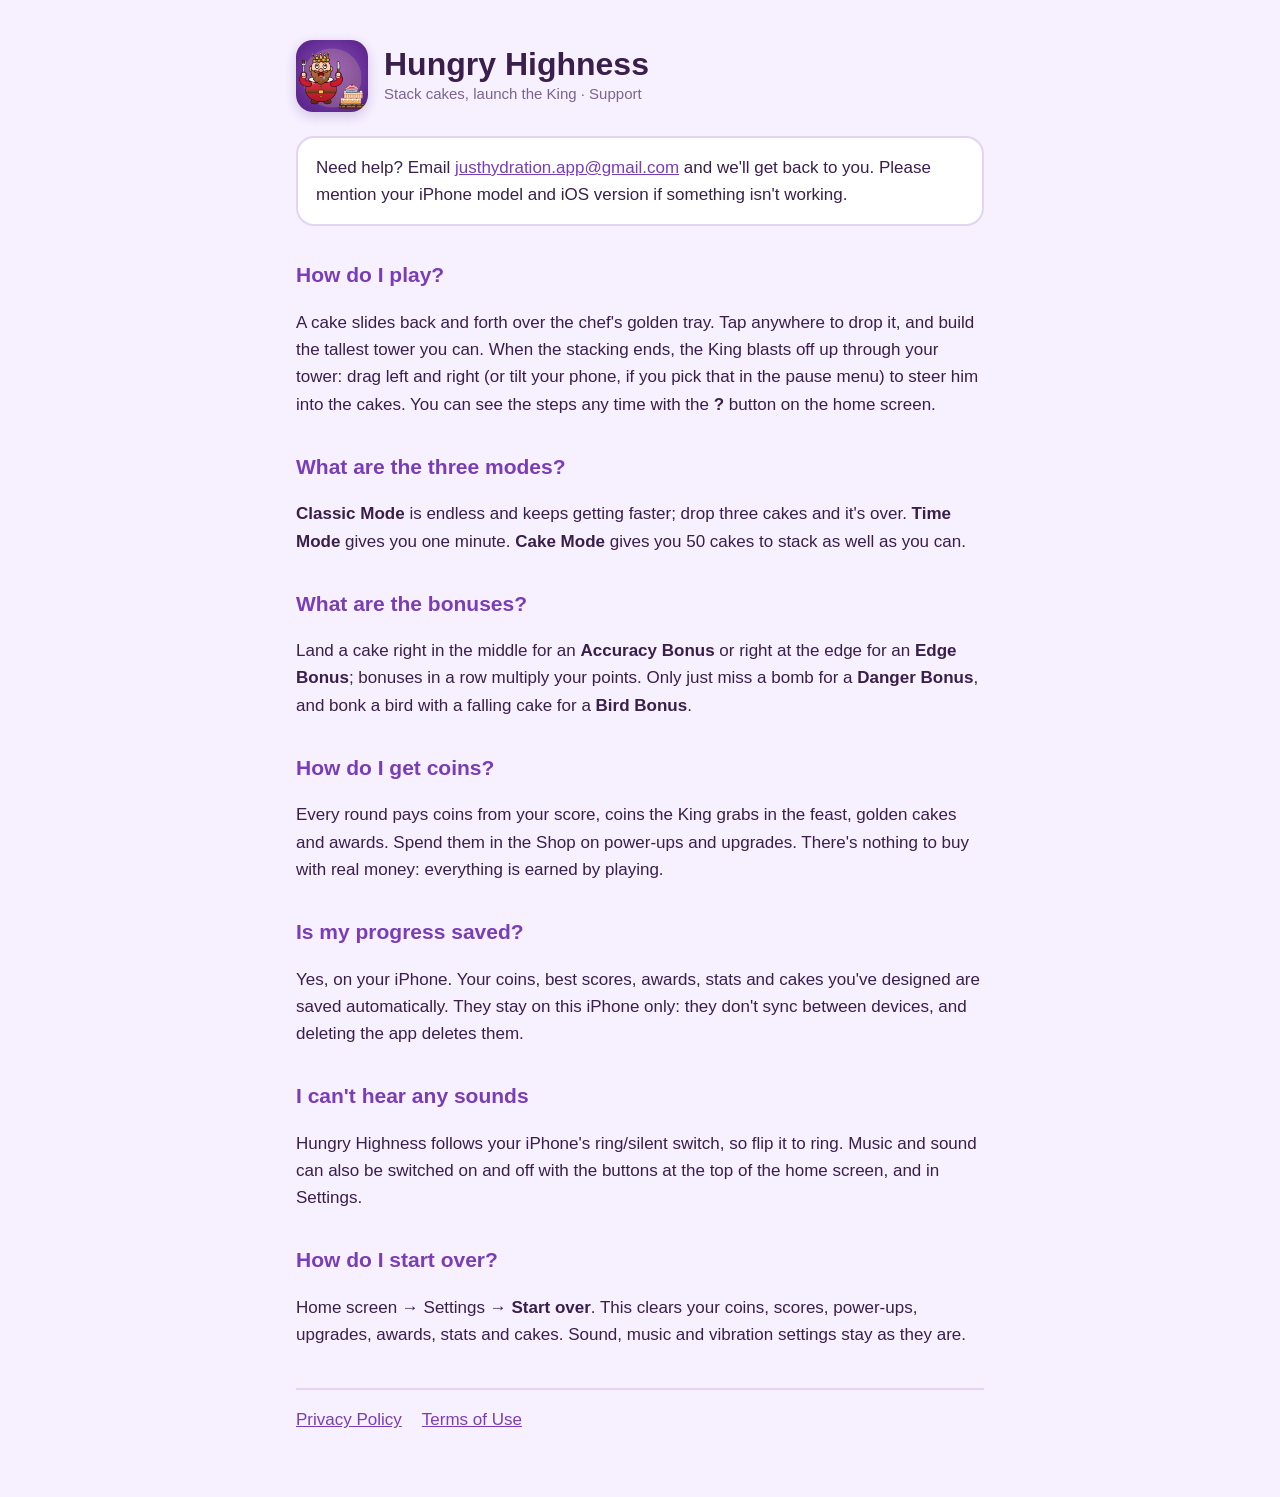
==== hungryhighness/index.html @ a545306f "Add Hungry Highness index.html" ====
<!doctype html>
<html lang="en">
<head>
  <meta charset="utf-8">
  <meta name="viewport" content="width=device-width, initial-scale=1">
  <title>Hungry Highness – Support</title>
  <meta name="description" content="Help and answers for Hungry Highness, the cake-stacking arcade game for iPhone.">
  <link rel="stylesheet" href="style.css">
</head>
<body>
<main>
  <header>
    <img src="icon.png" alt="Hungry Highness app icon">
    <div>
      <h1>Hungry Highness</h1>
      <div class="muted">Stack cakes, launch the King · Support</div>
    </div>
  </header>

  <div class="card">
    Need help? Email <a href="mailto:justhydration.app@gmail.com">justhydration.app@gmail.com</a> and we'll get back
    to you. Please mention your iPhone model and iOS version if something isn't working.
  </div>

  <h2>How do I play?</h2>
  <p>A cake slides back and forth over the chef's golden tray. Tap anywhere to drop it, and build the tallest tower you
  can. When the stacking ends, the King blasts off up through your tower: drag left and right (or tilt your phone, if
  you pick that in the pause menu) to steer him into the cakes. You can see the steps any time with the
  <strong>?</strong> button on the home screen.</p>

  <h2>What are the three modes?</h2>
  <p><strong>Classic Mode</strong> is endless and keeps getting faster; drop three cakes and it's over.
  <strong>Time Mode</strong> gives you one minute. <strong>Cake Mode</strong> gives you 50 cakes to stack as well as
  you can.</p>

  <h2>What are the bonuses?</h2>
  <p>Land a cake right in the middle for an <strong>Accuracy Bonus</strong> or right at the edge for an
  <strong>Edge Bonus</strong>; bonuses in a row multiply your points. Only just miss a bomb for a
  <strong>Danger Bonus</strong>, and bonk a bird with a falling cake for a <strong>Bird Bonus</strong>.</p>

  <h2>How do I get coins?</h2>
  <p>Every round pays coins from your score, coins the King grabs in the feast, golden cakes and awards. Spend them in
  the Shop on power-ups and upgrades. There's nothing to buy with real money: everything is earned by playing.</p>

  <h2>Is my progress saved?</h2>
  <p>Yes, on your iPhone. Your coins, best scores, awards, stats and cakes you've designed are saved automatically.
  They stay on this iPhone only: they don't sync between devices, and deleting the app deletes them.</p>

  <h2>I can't hear any sounds</h2>
  <p>Hungry Highness follows your iPhone's ring/silent switch, so flip it to ring. Music and sound can also be switched
  on and off with the buttons at the top of the home screen, and in Settings.</p>

  <h2>How do I start over?</h2>
  <p>Home screen → Settings → <strong>Start over</strong>. This clears your coins, scores, power-ups, upgrades, awards,
  stats and cakes. Sound, music and vibration settings stay as they are.</p>

  <nav>
    <a href="privacy.html">Privacy Policy</a>
    <a href="https://www.apple.com/legal/internet-services/itunes/dev/stdeula/" rel="noopener">Terms of Use</a>
  </nav>
</main>
</body>
</html>
---- hungryhighness/style.css ----
:root {
  --bg: #f6f0ff;
  --card: #ffffff;
  --text: #3a1f4d;
  --muted: #7a6590;
  --accent: #7a3db8;
  --green: #3f9b2c;
  --border: #e2d4f3;
}

@media (prefers-color-scheme: dark) {
  :root {
    --bg: #1a1224;
    --card: #261a33;
    --text: #f3eafc;
    --muted: #bba6d1;
    --accent: #ffc94d;
    --green: #7fd36a;
    --border: #3d2b4f;
  }
}

* { box-sizing: border-box; }

body {
  margin: 0;
  background: var(--bg);
  color: var(--text);
  font: 17px/1.6 ui-rounded, -apple-system, BlinkMacSystemFont, "Segoe UI", Roboto, Helvetica, Arial, sans-serif;
}

main {
  max-width: 720px;
  margin: 0 auto;
  padding: 40px 16px 64px;
}

header {
  display: flex;
  align-items: center;
  gap: 16px;
  margin-bottom: 24px;
}

header img {
  width: 72px;
  height: 72px;
  border-radius: 17px;
  box-shadow: 0 4px 12px rgba(70, 30, 110, 0.2);
}

header a { color: inherit; text-decoration: none; }

h1 { font-size: 32px; line-height: 1.15; margin: 0; }
h2 { font-size: 21px; margin: 32px 0 8px; color: var(--accent); }
h3 { font-size: 18px; margin: 20px 0 4px; }
.muted { color: var(--muted); font-size: 15px; }

.card {
  background: var(--card);
  border: 2px solid var(--border);
  border-radius: 18px;
  padding: 16px 18px;
  margin: 16px 0;
}

a { color: var(--accent); }

nav {
  margin-top: 40px;
  padding-top: 16px;
  border-top: 2px solid var(--border);
  display: flex;
  gap: 20px;
  flex-wrap: wrap;
}
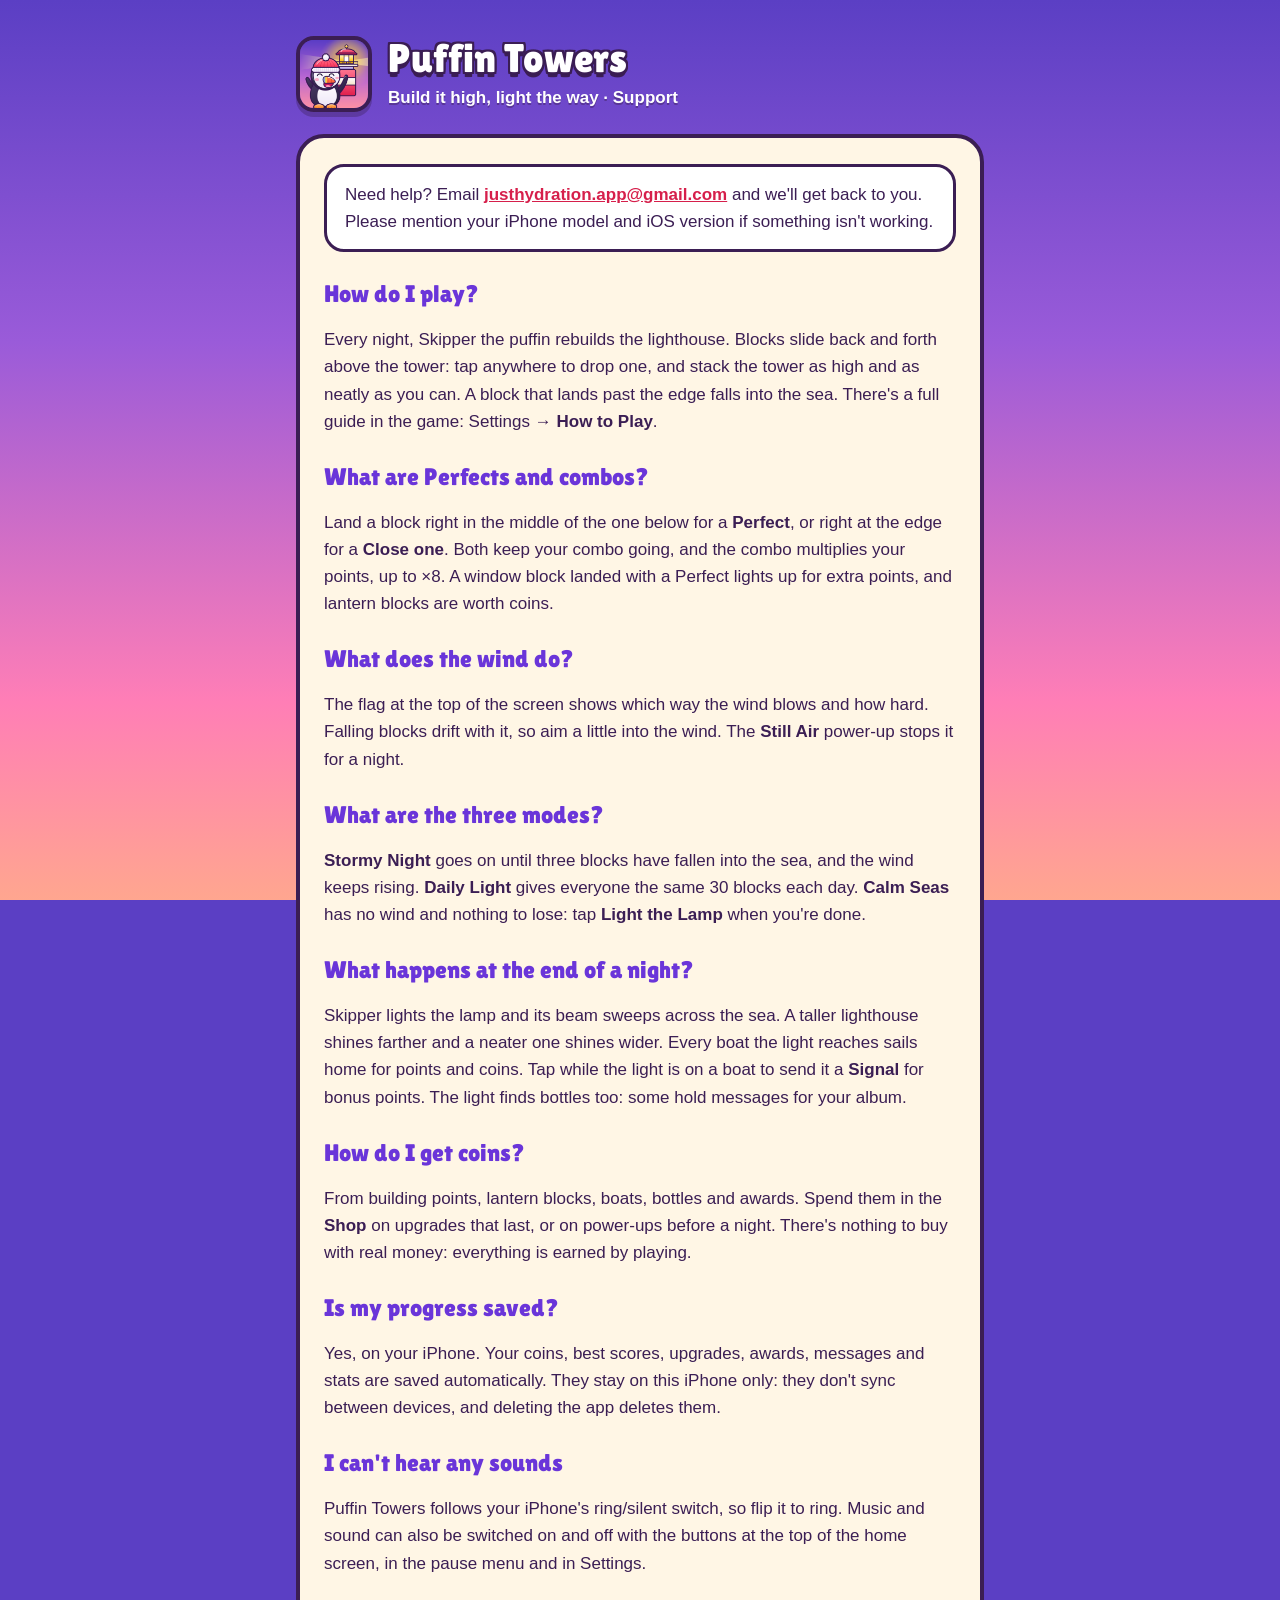
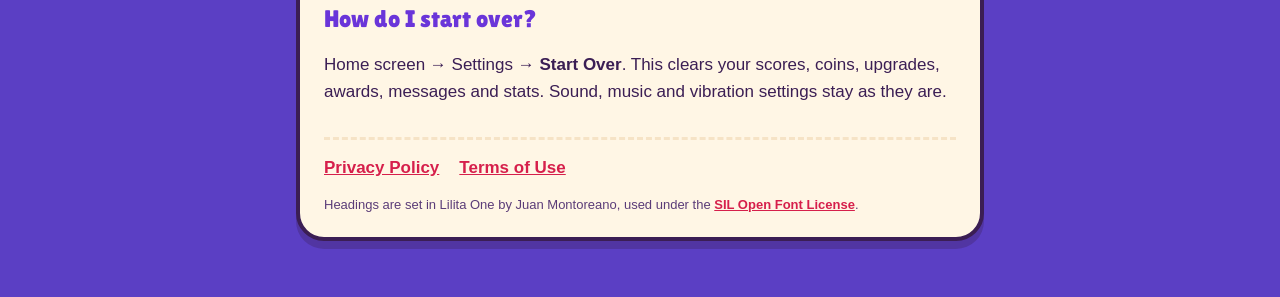
==== commit aec70416: "Point the old Hungry Highness support page to Puffin Towers" ====
--- a/hungryhighness/index.html
+++ b/hungryhighness/index.html
@@ -3,61 +3,11 @@
 <head>
   <meta charset="utf-8">
   <meta name="viewport" content="width=device-width, initial-scale=1">
-  <title>Hungry Highness – Support</title>
-  <meta name="description" content="Help and answers for Hungry Highness, the cake-stacking arcade game for iPhone.">
-  <link rel="stylesheet" href="style.css">
+  <title>Puffin Towers</title>
+  <meta http-equiv="refresh" content="0; url=https://justhydration.github.io/puffintowers/">
+  <link rel="canonical" href="https://justhydration.github.io/puffintowers/">
 </head>
 <body>
-<main>
-  <header>
-    <img src="icon.png" alt="Hungry Highness app icon">
-    <div>
-      <h1>Hungry Highness</h1>
-      <div class="muted">Stack cakes, launch the King · Support</div>
-    </div>
-  </header>
-
-  <div class="card">
-    Need help? Email <a href="mailto:justhydration.app@gmail.com">justhydration.app@gmail.com</a> and we'll get back
-    to you. Please mention your iPhone model and iOS version if something isn't working.
-  </div>
-
-  <h2>How do I play?</h2>
-  <p>A cake slides back and forth over the chef's golden tray. Tap anywhere to drop it, and build the tallest tower you
-  can. When the stacking ends, the King blasts off up through your tower: drag left and right (or tilt your phone, if
-  you pick that in the pause menu) to steer him into the cakes. You can see the steps any time with the
-  <strong>?</strong> button on the home screen.</p>
-
-  <h2>What are the three modes?</h2>
-  <p><strong>Classic Mode</strong> is endless and keeps getting faster; drop three cakes and it's over.
-  <strong>Time Mode</strong> gives you one minute. <strong>Cake Mode</strong> gives you 50 cakes to stack as well as
-  you can.</p>
-
-  <h2>What are the bonuses?</h2>
-  <p>Land a cake right in the middle for an <strong>Accuracy Bonus</strong> or right at the edge for an
-  <strong>Edge Bonus</strong>; bonuses in a row multiply your points. Only just miss a bomb for a
-  <strong>Danger Bonus</strong>, and bonk a bird with a falling cake for a <strong>Bird Bonus</strong>.</p>
-
-  <h2>How do I get coins?</h2>
-  <p>Every round pays coins from your score, coins the King grabs in the feast, golden cakes and awards. Spend them in
-  the Shop on power-ups and upgrades. There's nothing to buy with real money: everything is earned by playing.</p>
-
-  <h2>Is my progress saved?</h2>
-  <p>Yes, on your iPhone. Your coins, best scores, awards, stats and cakes you've designed are saved automatically.
-  They stay on this iPhone only: they don't sync between devices, and deleting the app deletes them.</p>
-
-  <h2>I can't hear any sounds</h2>
-  <p>Hungry Highness follows your iPhone's ring/silent switch, so flip it to ring. Music and sound can also be switched
-  on and off with the buttons at the top of the home screen, and in Settings.</p>
-
-  <h2>How do I start over?</h2>
-  <p>Home screen → Settings → <strong>Start over</strong>. This clears your coins, scores, power-ups, upgrades, awards,
-  stats and cakes. Sound, music and vibration settings stay as they are.</p>
-
-  <nav>
-    <a href="privacy.html">Privacy Policy</a>
-    <a href="https://www.apple.com/legal/internet-services/itunes/dev/stdeula/" rel="noopener">Terms of Use</a>
-  </nav>
-</main>
+  <p>This game is now <a href="https://justhydration.github.io/puffintowers/">Puffin Towers</a>.</p>
 </body>
 </html>
